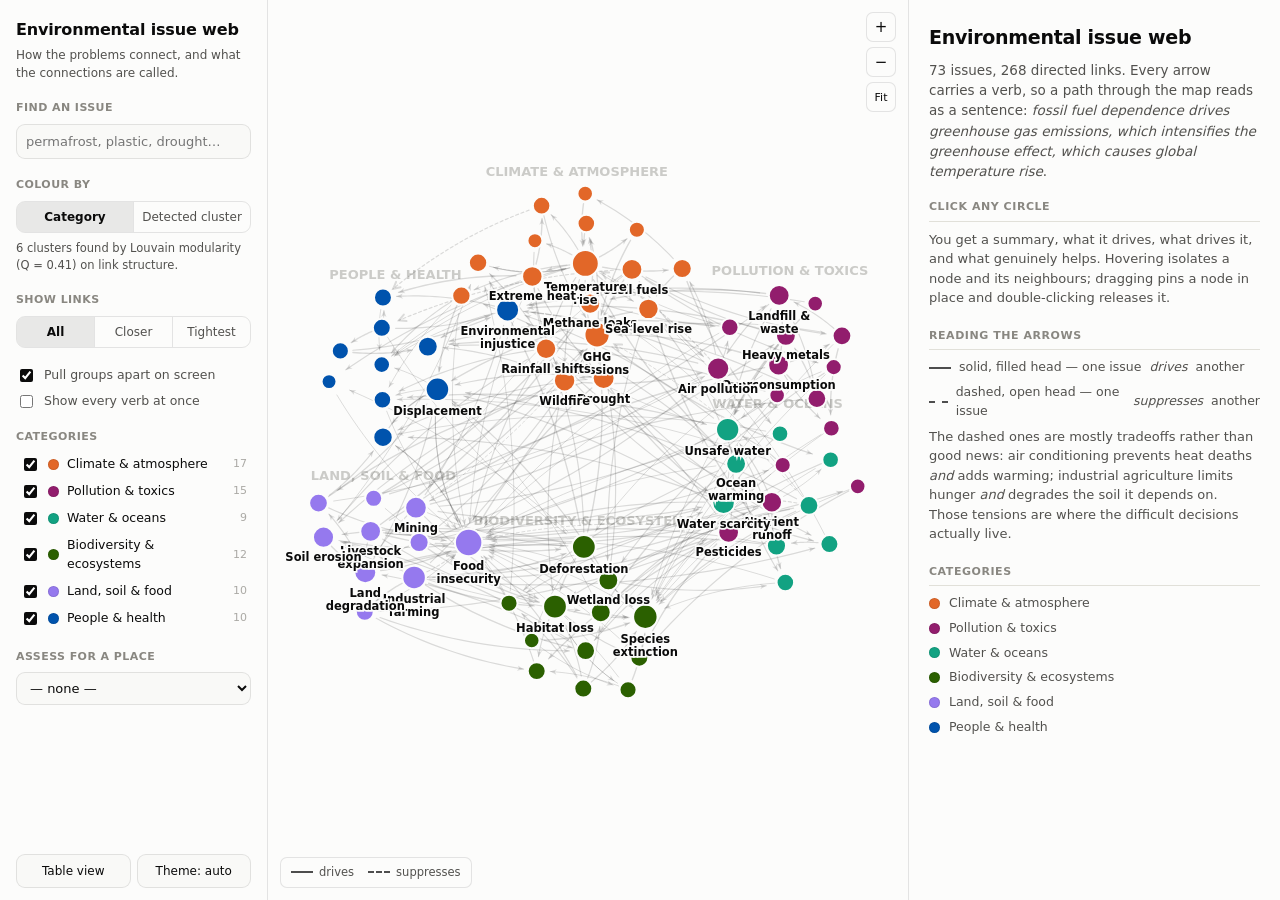
==== index.html @ 79652578 "Environmental issue web: 73 issues, 268 verb-labelled links An interactive relationship map of envir" ====
<!doctype html>
<html lang="en">
<head>
  <meta charset="utf-8">
  <meta name="viewport" content="width=device-width, initial-scale=1">
  <title>Environmental issue web</title>
  <link rel="stylesheet" href="styles.css">
</head>
<body>
<div class="app">

  <aside class="sidebar">
    <header class="brand">
      <h1>Environmental issue web</h1>
      <p class="tagline">How the problems connect, and what the connections are called.</p>
    </header>

    <div class="control">
      <label class="control-label" for="search">Find an issue</label>
      <div class="search-wrap">
        <input id="search" type="search" placeholder="permafrost, plastic, drought…" autocomplete="off" spellcheck="false">
        <ul id="search-results" class="search-results" hidden></ul>
      </div>
    </div>

    <div class="control">
      <span class="control-label">Colour by</span>
      <div class="segmented" role="radiogroup" aria-label="Colour by">
        <button class="seg active" data-colour="cat" role="radio" aria-checked="true">Category</button>
        <button class="seg" data-colour="cluster" role="radio" aria-checked="false">Detected cluster</button>
      </div>
      <p id="cluster-note" class="control-hint"></p>
    </div>

    <div class="control">
      <span class="control-label">Show links</span>
      <div class="segmented" role="radiogroup" aria-label="Link strength">
        <button class="seg active" data-weight="1" role="radio" aria-checked="true">All</button>
        <button class="seg" data-weight="2" role="radio" aria-checked="false">Closer</button>
        <button class="seg" data-weight="3" role="radio" aria-checked="false">Tightest</button>
      </div>
    </div>

    <div class="control">
      <label class="check"><input type="checkbox" id="opt-group" checked> Pull groups apart on screen</label>
      <label class="check"><input type="checkbox" id="opt-verbs"> Show every verb at once</label>
    </div>

    <div class="control">
      <span class="control-label" id="legend-title">Categories</span>
      <ul class="legend" id="legend"></ul>
    </div>

    <div class="control">
      <label class="control-label" for="place">Assess for a place</label>
      <select id="place">
        <option value="">— none —</option>
        <option value="__custom__">Describe my area…</option>
      </select>
      <fieldset id="custom-profile" class="custom" hidden>
        <legend>My area</legend>
        <label class="control-label" for="custom-income">Income group</label>
        <select id="custom-income"></select>
        <span class="control-label">Geography</span>
        <div id="custom-flags" class="flag-grid"></div>
      </fieldset>
      <div id="local-top" class="local-top"></div>
    </div>

    <footer class="sidebar-foot">
      <button class="btn" id="btn-table">Table view</button>
      <button class="btn" id="btn-theme" title="Switch theme">Theme: auto</button>
    </footer>
  </aside>

  <main class="stage">
    <canvas id="graph" aria-label="Network of environmental issues. Use the table view for a non-visual equivalent."></canvas>
    <div class="stage-tools">
      <button class="tool" id="btn-zoom-in" title="Zoom in" aria-label="Zoom in">+</button>
      <button class="tool" id="btn-zoom-out" title="Zoom out" aria-label="Zoom out">−</button>
      <button class="tool wide" id="btn-fit" title="Fit everything in view">Fit</button>
    </div>
    <div class="stage-key">
      <span><span class="key-line solid"></span>drives</span>
      <span><span class="key-line dashed"></span>suppresses</span>
    </div>
  </main>

  <aside class="detail" id="detail" tabindex="-1"></aside>
</div>

<script src="data/schema.js"></script>
<script src="data/nodes-a.js"></script>
<script src="data/nodes-b.js"></script>
<script src="data/links.js"></script>
<script src="data/regions.js"></script>
<script src="src/cluster.js"></script>
<script src="src/layout.js"></script>
<script src="src/graph.js"></script>
<script src="src/locale.js"></script>
<script src="src/panel.js"></script>
<script src="src/app.js"></script>
</body>
</html>
---- styles.css ----
/* Chrome & ink tokens follow the dataviz reference palette; the six categorical
 * hues are injected as --cat-* by app.js from data/schema.js so the validated
 * hexes have exactly one home. */

:root {
  color-scheme: light;
  --surface-1: #fcfcfb;
  --page: #f9f9f7;
  --text-primary: #0b0b0b;
  --text-secondary: #52514e;
  --text-muted: #898781;
  --hairline: #e1e0d9;
  --border: rgba(11, 11, 11, 0.10);
  --edge: rgba(11, 11, 11, 0.34);
  --edge-strong: rgba(11, 11, 11, 0.72);
  --wash: rgba(11, 11, 11, 0.04);
  --wash-strong: rgba(11, 11, 11, 0.08);
  --good: #0ca30c;
  --warning: #fab219;
  --critical: #d03b3b;
  --radius: 9px;
  --sans: system-ui, -apple-system, "Segoe UI", sans-serif;
}

@media (prefers-color-scheme: dark) {
  :root:where(:not([data-theme="light"])) {
    color-scheme: dark;
    --surface-1: #17181a;
    --page: #0d0d0d;
    --text-primary: #ffffff;
    --text-secondary: #c3c2b7;
    --text-muted: #898781;
    --hairline: #2c2c2a;
    --border: rgba(255, 255, 255, 0.12);
    --edge: rgba(255, 255, 255, 0.34);
    --edge-strong: rgba(255, 255, 255, 0.78);
    --wash: rgba(255, 255, 255, 0.05);
    --wash-strong: rgba(255, 255, 255, 0.10);
  }
}
:root[data-theme="dark"] {
  color-scheme: dark;
  --surface-1: #17181a;
  --page: #0d0d0d;
  --text-primary: #ffffff;
  --text-secondary: #c3c2b7;
  --text-muted: #898781;
  --hairline: #2c2c2a;
  --border: rgba(255, 255, 255, 0.12);
  --edge: rgba(255, 255, 255, 0.34);
  --edge-strong: rgba(255, 255, 255, 0.78);
  --wash: rgba(255, 255, 255, 0.05);
  --wash-strong: rgba(255, 255, 255, 0.10);
}

* { box-sizing: border-box; }

html, body {
  margin: 0;
  height: 100%;
  background: var(--page);
  color: var(--text-primary);
  font-family: var(--sans);
  font-size: 14px;
  line-height: 1.5;
  -webkit-font-smoothing: antialiased;
}

.app {
  display: grid;
  grid-template-columns: 268px minmax(0, 1fr) 372px;
  height: 100vh;
  height: 100dvh;
}

/* ── sidebar ──────────────────────────────────────────────────────────────── */

.sidebar {
  background: var(--surface-1);
  border-right: 1px solid var(--border);
  padding: 18px 16px 12px;
  overflow-y: auto;
  display: flex;
  flex-direction: column;
  gap: 18px;
}

.brand h1 { font-size: 16px; margin: 0 0 4px; letter-spacing: -0.01em; }
.tagline { margin: 0; font-size: 12px; color: var(--text-secondary); }

.control { display: flex; flex-direction: column; gap: 7px; }
.control-label {
  font-size: 11px;
  font-weight: 650;
  letter-spacing: 0.04em;
  text-transform: uppercase;
  color: var(--text-muted);
}
.control-hint { margin: 0; font-size: 11.5px; color: var(--text-secondary); }

input[type="search"], select {
  width: 100%;
  padding: 7px 9px;
  font: inherit;
  font-size: 13px;
  color: var(--text-primary);
  background: var(--page);
  border: 1px solid var(--border);
  border-radius: var(--radius);
}
input[type="search"]:focus-visible, select:focus-visible,
button:focus-visible, a:focus-visible {
  outline: 2px solid var(--text-primary);
  outline-offset: 1px;
}

.search-wrap { position: relative; }
.search-results {
  position: absolute;
  z-index: 20;
  top: calc(100% + 4px);
  left: 0; right: 0;
  margin: 0;
  padding: 4px;
  list-style: none;
  max-height: 260px;
  overflow-y: auto;
  background: var(--surface-1);
  border: 1px solid var(--border);
  border-radius: var(--radius);
  box-shadow: 0 8px 24px rgba(0, 0, 0, 0.16);
}
.search-results button {
  display: flex;
  align-items: center;
  gap: 7px;
  width: 100%;
  padding: 6px 7px;
  font: inherit;
  font-size: 12.5px;
  text-align: left;
  color: var(--text-primary);
  background: none;
  border: 0;
  border-radius: 6px;
  cursor: pointer;
}
.search-results button:hover, .search-results button.active { background: var(--wash-strong); }

.segmented { display: flex; border: 1px solid var(--border); border-radius: var(--radius); overflow: hidden; }
.seg {
  flex: 1;
  padding: 6px 4px;
  font: inherit;
  font-size: 12px;
  color: var(--text-secondary);
  background: none;
  border: 0;
  cursor: pointer;
}
.seg + .seg { border-left: 1px solid var(--border); }
.seg.active { background: var(--wash-strong); color: var(--text-primary); font-weight: 600; }

.check { display: flex; align-items: center; gap: 8px; font-size: 12.5px; color: var(--text-secondary); cursor: pointer; }
.check input { accent-color: var(--text-primary); }

.legend { list-style: none; margin: 0; padding: 0; display: flex; flex-direction: column; gap: 2px; }
.legend li { display: flex; }
.legend label {
  display: flex;
  align-items: center;
  gap: 8px;
  width: 100%;
  padding: 3px 4px;
  font-size: 12.5px;
  border-radius: 6px;
  cursor: pointer;
}
.legend label:hover { background: var(--wash); }
.legend input { accent-color: var(--text-primary); }
.legend .off { color: var(--text-muted); text-decoration: line-through; }
.legend .count { margin-left: auto; font-size: 11px; color: var(--text-muted); font-variant-numeric: tabular-nums; }

.swatch {
  flex: 0 0 auto;
  width: 11px; height: 11px;
  border-radius: 50%;
  box-shadow: 0 0 0 1px var(--border) inset;
}

.custom[hidden] { display: none; }   /* the display below would otherwise win */
.custom {
  margin: 4px 0 0;
  padding: 10px;
  border: 1px solid var(--border);
  border-radius: var(--radius);
  display: flex;
  flex-direction: column;
  gap: 7px;
}
.custom legend { font-size: 11px; font-weight: 650; text-transform: uppercase; letter-spacing: 0.04em; color: var(--text-muted); }
.flag-grid { display: flex; flex-direction: column; gap: 1px; }
.flag-grid label { display: flex; gap: 7px; align-items: flex-start; font-size: 12px; color: var(--text-secondary); cursor: pointer; }

.local-top { display: flex; flex-direction: column; gap: 4px; }
.local-top h4 {
  margin: 8px 0 2px;
  font-size: 11px;
  font-weight: 650;
  letter-spacing: 0.04em;
  text-transform: uppercase;
  color: var(--text-muted);
}
.local-top button {
  display: flex;
  align-items: center;
  gap: 7px;
  width: 100%;
  padding: 4px 5px;
  font: inherit;
  font-size: 12.5px;
  text-align: left;
  color: var(--text-primary);
  background: none;
  border: 0;
  border-radius: 6px;
  cursor: pointer;
}
.local-top button:hover { background: var(--wash-strong); }
.local-top .rank { font-size: 11px; color: var(--text-muted); font-variant-numeric: tabular-nums; min-width: 14px; }

.sidebar-foot { margin-top: auto; display: flex; gap: 6px; padding-top: 8px; }
.btn {
  flex: 1;
  padding: 7px 8px;
  font: inherit;
  font-size: 12px;
  color: var(--text-primary);
  background: var(--page);
  border: 1px solid var(--border);
  border-radius: var(--radius);
  cursor: pointer;
}
.btn:hover { background: var(--wash-strong); }
.btn.active { background: var(--wash-strong); font-weight: 600; }

/* ── stage ────────────────────────────────────────────────────────────────── */

.stage { position: relative; background: var(--surface-1); overflow: hidden; }
#graph { display: block; width: 100%; height: 100%; cursor: grab; touch-action: none; }

.stage-tools { position: absolute; top: 12px; right: 12px; display: flex; flex-direction: column; gap: 5px; }
.tool {
  width: 30px; height: 30px;
  font: inherit;
  font-size: 15px;
  line-height: 1;
  color: var(--text-primary);
  background: var(--surface-1);
  border: 1px solid var(--border);
  border-radius: 7px;
  cursor: pointer;
}
.tool.wide { width: 30px; font-size: 11px; }
.tool:hover { background: var(--wash-strong); }

.stage-key {
  position: absolute;
  left: 12px; bottom: 12px;
  display: flex;
  gap: 14px;
  padding: 6px 10px;
  font-size: 11.5px;
  color: var(--text-secondary);
  background: var(--surface-1);
  border: 1px solid var(--border);
  border-radius: 7px;
}
.stage-key span { display: flex; align-items: center; gap: 6px; }
.key-line { display: inline-block; width: 22px; height: 0; border-top: 2px solid var(--edge-strong); }
.key-line.dashed { border-top-style: dashed; }

/* ── detail panel ─────────────────────────────────────────────────────────── */

.detail {
  background: var(--surface-1);
  border-left: 1px solid var(--border);
  padding: 20px 20px 40px;
  overflow-y: auto;
}
.detail:focus { outline: none; }

.panel-head { margin-bottom: 10px; }
.panel-head h2 { margin: 6px 0 0; font-size: 19px; line-height: 1.25; letter-spacing: -0.015em; }
.chips { display: flex; flex-wrap: wrap; gap: 5px; }
.chip {
  display: inline-flex;
  align-items: center;
  gap: 6px;
  padding: 2px 8px 2px 6px;
  font-size: 11px;
  font-weight: 600;
  color: var(--text-secondary);
  border: 1px solid var(--border);
  border-radius: 999px;
}
.chip::before {
  content: "";
  width: 9px; height: 9px;
  border-radius: 50%;
  background: var(--chip, transparent);
}
.chip-plain { padding-left: 8px; }
.chip-plain::before { display: none; }

.summary { margin: 0 0 18px; font-size: 13.5px; color: var(--text-secondary); }
.body { margin: 0; font-size: 13px; color: var(--text-secondary); }

.block { margin: 0 0 20px; }
.block h3 {
  margin: 0 0 8px;
  padding-bottom: 5px;
  font-size: 11px;
  font-weight: 650;
  letter-spacing: 0.05em;
  text-transform: uppercase;
  color: var(--text-muted);
  border-bottom: 1px solid var(--hairline);
}
.block h4 { margin: 10px 0 3px; font-size: 12px; color: var(--text-primary); }
.count { font-variant-numeric: tabular-nums; opacity: 0.7; }

.rel-list, .mit-list, .reason-list, .key-list { list-style: none; margin: 0; padding: 0; }
.rel-list li { margin-bottom: 3px; }
.rel {
  display: flex;
  align-items: baseline;
  gap: 7px;
  width: 100%;
  padding: 4px 6px;
  font: inherit;
  font-size: 13px;
  text-align: left;
  color: var(--text-primary);
  background: none;
  border: 0;
  border-radius: 6px;
  cursor: pointer;
}
.rel:hover { background: var(--wash-strong); }
.rel .verb {
  flex: 0 0 auto;
  font-size: 11px;
  font-weight: 650;
  color: var(--text-muted);
  font-variant: small-caps;
  letter-spacing: 0.02em;
}
.rel-list li.neg .verb { color: var(--text-primary); font-style: italic; }
.rel .swatch { align-self: center; }
.rel-note { margin: 0 0 6px 13px; font-size: 12px; color: var(--text-muted); }

.mit-list li, .reason-list li {
  position: relative;
  margin-bottom: 7px;
  padding-left: 15px;
  font-size: 13px;
  color: var(--text-secondary);
}
.mit-list li::before {
  content: "";
  position: absolute;
  left: 2px; top: 8px;
  width: 5px; height: 5px;
  border-radius: 50%;
  background: var(--text-muted);
}
.reason-list li { padding-left: 0; }

.tag {
  display: inline-block;
  margin-right: 5px;
  padding: 1px 7px;
  font-size: 11px;
  font-weight: 600;
  color: var(--text-primary);
  background: var(--wash-strong);
  border-radius: 999px;
  white-space: nowrap;
}
.tag-high { background: var(--wash-strong); box-shadow: 0 0 0 1px var(--text-muted) inset; }

.level { margin: 0 0 10px; font-size: 13px; font-weight: 600; display: flex; align-items: center; gap: 7px; }
.level::before { content: ""; width: 8px; height: 8px; border-radius: 50%; background: var(--text-muted); }
.level-high::before { background: var(--critical); }
.level-elevated::before { background: var(--warning); }

.search-link {
  display: inline-block;
  margin-top: 6px;
  font-size: 12.5px;
  font-weight: 600;
  color: var(--text-primary);
}
.caveat { margin: 10px 0 0; font-size: 11.5px; color: var(--text-muted); }
.empty-note { margin: 0; font-size: 12.5px; color: var(--text-muted); }

.key-list li { display: flex; align-items: center; gap: 8px; margin-bottom: 6px; font-size: 12.5px; color: var(--text-secondary); }
.swatch-list li { gap: 9px; }

.table-scroll { overflow-x: auto; }
table { width: 100%; border-collapse: collapse; font-size: 12.5px; }
th, td { padding: 5px 7px 5px 0; text-align: left; border-bottom: 1px solid var(--hairline); vertical-align: top; }
th { font-size: 11px; text-transform: uppercase; letter-spacing: 0.04em; color: var(--text-muted); font-weight: 650; }
td .swatch { display: inline-block; margin-right: 6px; vertical-align: middle; }
.num { text-align: right; font-variant-numeric: tabular-nums; }
.verb-neg { font-style: italic; }
.verb-pos { color: var(--text-secondary); }
.link-btn {
  font: inherit;
  font-size: 12.5px;
  color: var(--text-primary);
  background: none;
  border: 0;
  padding: 0;
  text-align: left;
  cursor: pointer;
}
.link-btn:hover { text-decoration: underline; }

/* ── responsive ───────────────────────────────────────────────────────────── */

@media (max-width: 1180px) {
  .app { grid-template-columns: 244px minmax(0, 1fr) 320px; }
}

@media (max-width: 920px) {
  .app {
    grid-template-columns: 1fr;
    grid-template-rows: auto minmax(320px, 58vh) auto;
    height: auto;
  }
  .sidebar { border-right: 0; border-bottom: 1px solid var(--border); }
  .detail { border-left: 0; border-top: 1px solid var(--border); }
  .sidebar-foot { position: sticky; bottom: 0; background: var(--surface-1); }
}
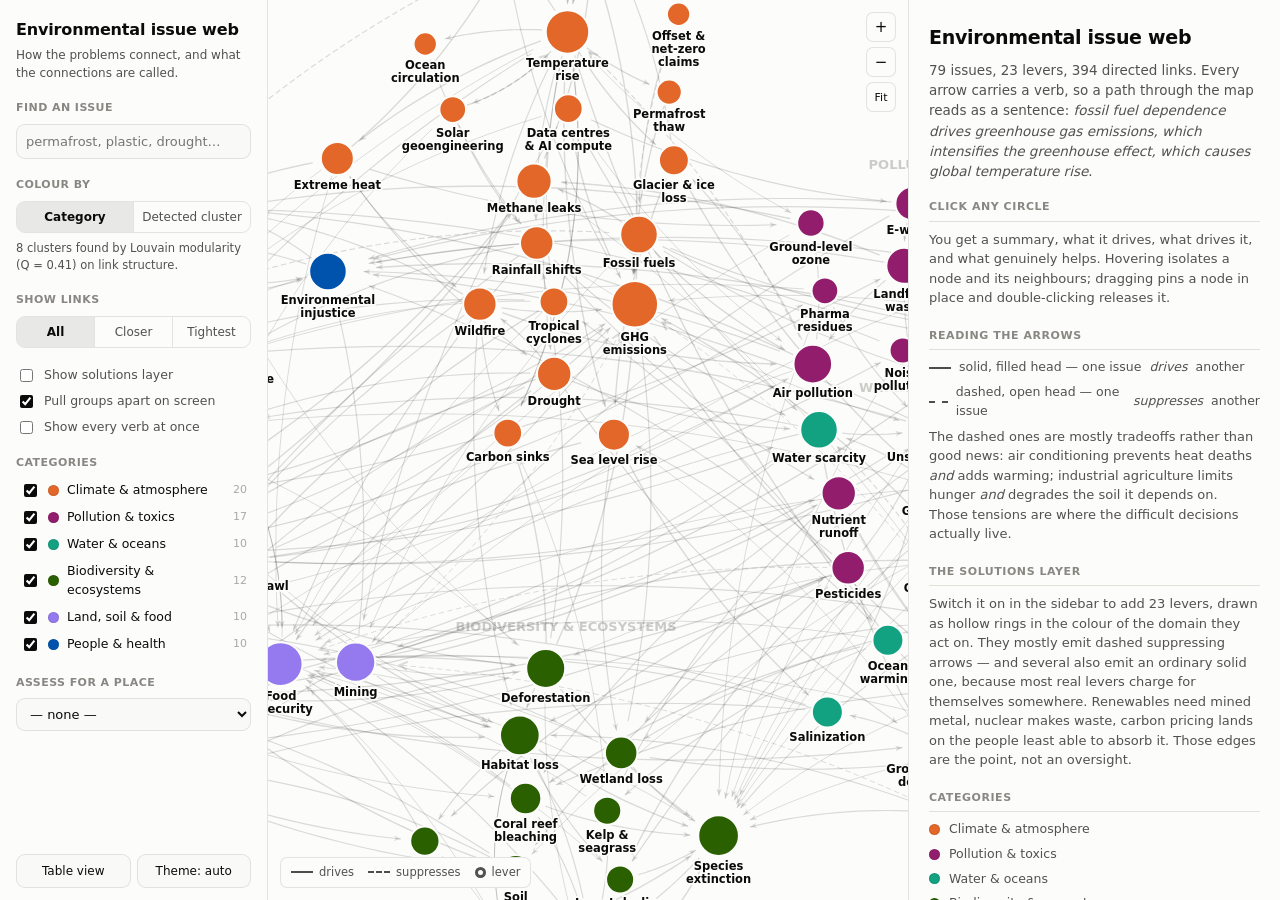
==== commit 18dbf9f0: "Keyword search, six newer topics, and a solutions layer Search: ~730 synonyms across the nodes, so "" ====
--- a/index.html
+++ b/index.html
@@ -42,6 +42,7 @@
     </div>
 
     <div class="control">
+      <label class="check"><input type="checkbox" id="opt-solutions"> Show solutions layer</label>
       <label class="check"><input type="checkbox" id="opt-group" checked> Pull groups apart on screen</label>
       <label class="check"><input type="checkbox" id="opt-verbs"> Show every verb at once</label>
     </div>
@@ -83,6 +84,7 @@
     <div class="stage-key">
       <span><span class="key-line solid"></span>drives</span>
       <span><span class="key-line dashed"></span>suppresses</span>
+      <span id="key-lever" hidden><span class="key-ring"></span>lever</span>
     </div>
   </main>
 
@@ -92,7 +94,11 @@
 <script src="data/schema.js"></script>
 <script src="data/nodes-a.js"></script>
 <script src="data/nodes-b.js"></script>
+<script src="data/nodes-c.js"></script>
+<script src="data/solutions.js"></script>
 <script src="data/links.js"></script>
+<script src="data/links-c.js"></script>
+<script src="data/keywords.js"></script>
 <script src="data/regions.js"></script>
 <script src="src/cluster.js"></script>
 <script src="src/layout.js"></script>
--- a/styles.css
+++ b/styles.css
@@ -187,6 +187,21 @@
   border-radius: 50%;
   box-shadow: 0 0 0 1px var(--border) inset;
 }
+/* levers are a class of thing, not a seventh hue: hollow ring, same palette */
+.swatch.ring {
+  background: var(--surface-1);
+  border: 3px solid currentColor;
+  box-shadow: none;
+}
+.hit {
+  margin-left: auto;
+  padding-left: 8px;
+  font-size: 11px;
+  color: var(--text-muted);
+  white-space: nowrap;
+}
+.chip-lever { padding-left: 8px; }
+.chip-lever::before { display: none; }
 
 .custom[hidden] { display: none; }   /* the display below would otherwise win */
 .custom {
@@ -279,6 +294,13 @@
 .stage-key span { display: flex; align-items: center; gap: 6px; }
 .key-line { display: inline-block; width: 22px; height: 0; border-top: 2px solid var(--edge-strong); }
 .key-line.dashed { border-top-style: dashed; }
+.key-ring {
+  display: inline-block;
+  width: 11px; height: 11px;
+  border-radius: 50%;
+  background: var(--surface-1);
+  border: 3px solid var(--text-secondary);
+}
 
 /* ── detail panel ─────────────────────────────────────────────────────────── */
 
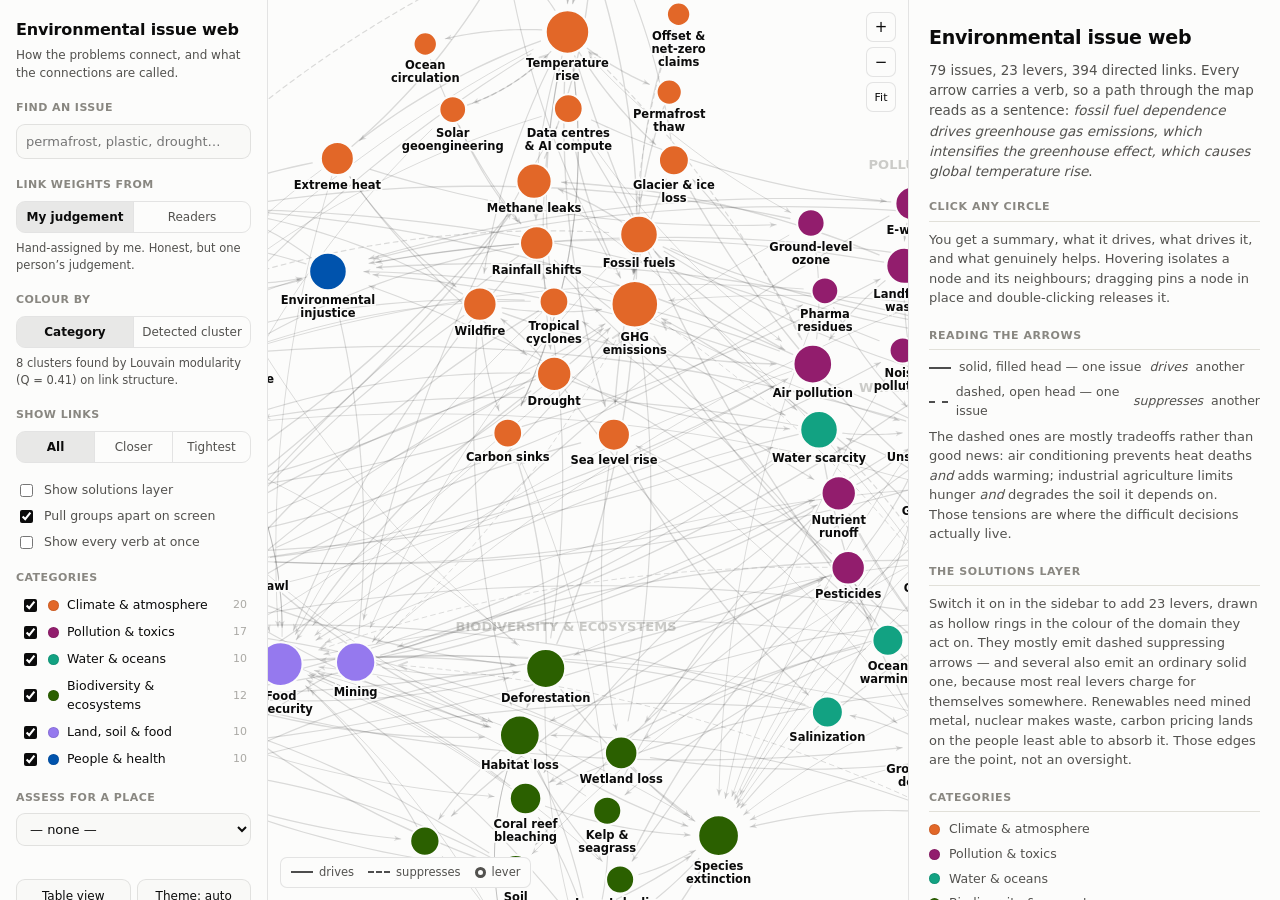
==== commit 1b8dbe3e: "Add a second weight source: Wikipedia reader navigation The editorial link weights were always the w" ====
--- a/index.html
+++ b/index.html
@@ -21,6 +21,15 @@
         <input id="search" type="search" placeholder="permafrost, plastic, drought…" autocomplete="off" spellcheck="false">
         <ul id="search-results" class="search-results" hidden></ul>
       </div>
+    </div>
+
+    <div class="control">
+      <span class="control-label">Link weights from</span>
+      <div class="segmented" role="radiogroup" aria-label="Weight source">
+        <button class="seg active" data-weights="editorial" role="radio" aria-checked="true">My judgement</button>
+        <button class="seg" data-weights="readers" role="radio" aria-checked="false">Readers</button>
+      </div>
+      <p id="weights-note" class="control-hint"></p>
     </div>
 
     <div class="control">
@@ -99,6 +108,7 @@
 <script src="data/links.js"></script>
 <script src="data/links-c.js"></script>
 <script src="data/keywords.js"></script>
+<script src="data/weights-clickstream.js"></script>
 <script src="data/regions.js"></script>
 <script src="src/cluster.js"></script>
 <script src="src/layout.js"></script>
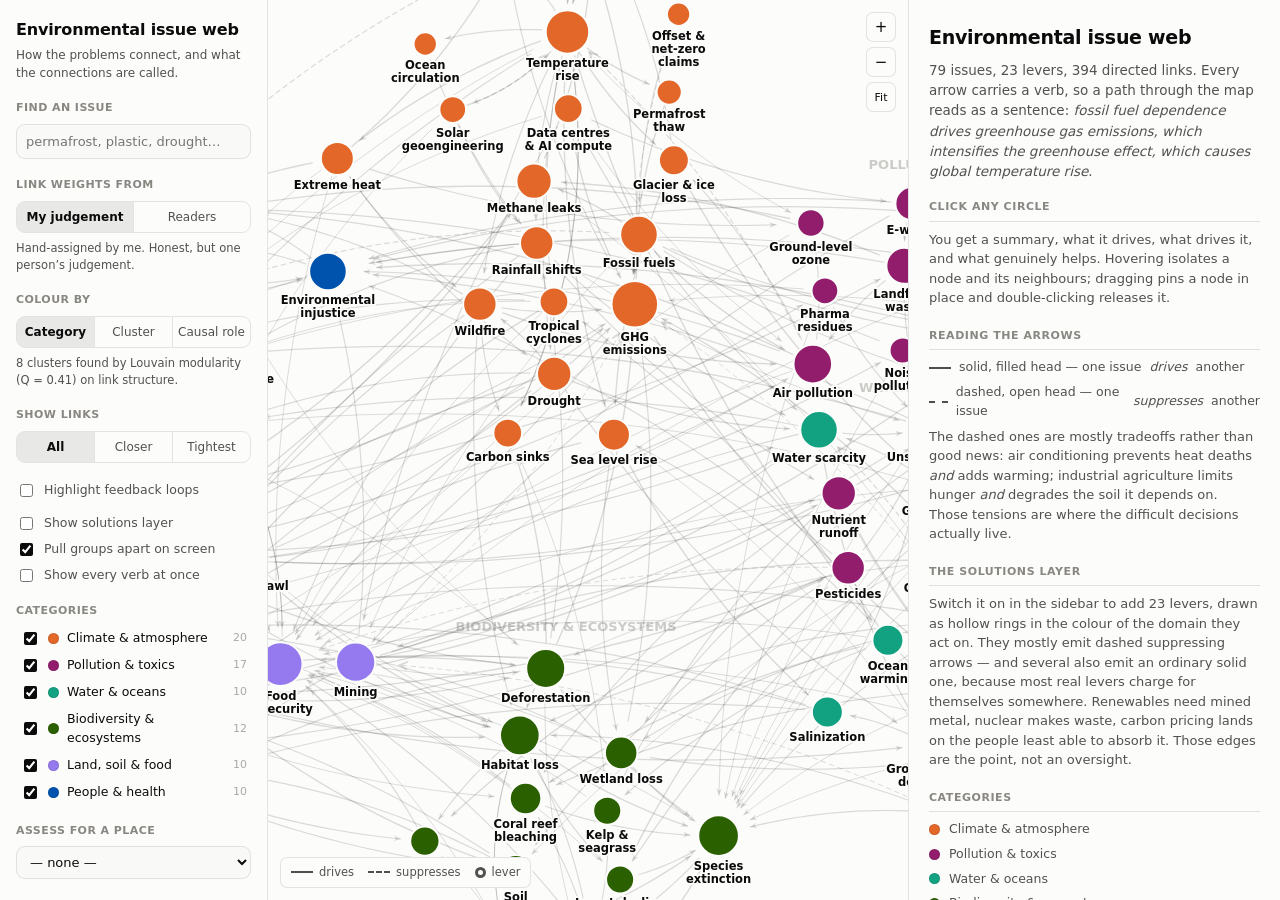
==== commit 25cf73a5: "Feedback loops, causal hierarchy, and an inland freshwater archetype Loops and hierarchy are one fea" ====
--- a/index.html
+++ b/index.html
@@ -36,7 +36,8 @@
       <span class="control-label">Colour by</span>
       <div class="segmented" role="radiogroup" aria-label="Colour by">
         <button class="seg active" data-colour="cat" role="radio" aria-checked="true">Category</button>
-        <button class="seg" data-colour="cluster" role="radio" aria-checked="false">Detected cluster</button>
+        <button class="seg" data-colour="cluster" role="radio" aria-checked="false">Cluster</button>
+        <button class="seg" data-colour="role" role="radio" aria-checked="false">Causal role</button>
       </div>
       <p id="cluster-note" class="control-hint"></p>
     </div>
@@ -51,6 +52,8 @@
     </div>
 
     <div class="control">
+      <label class="check"><input type="checkbox" id="opt-loops"> Highlight feedback loops</label>
+      <p id="loop-note" class="control-hint"></p>
       <label class="check"><input type="checkbox" id="opt-solutions"> Show solutions layer</label>
       <label class="check"><input type="checkbox" id="opt-group" checked> Pull groups apart on screen</label>
       <label class="check"><input type="checkbox" id="opt-verbs"> Show every verb at once</label>
@@ -111,6 +114,7 @@
 <script src="data/weights-clickstream.js"></script>
 <script src="data/regions.js"></script>
 <script src="src/cluster.js"></script>
+<script src="src/loops.js"></script>
 <script src="src/layout.js"></script>
 <script src="src/graph.js"></script>
 <script src="src/locale.js"></script>
--- a/styles.css
+++ b/styles.css
@@ -203,6 +203,36 @@
 .chip-lever { padding-left: 8px; }
 .chip-lever::before { display: none; }
 
+.loop-row {
+  display: block;
+  width: 100%;
+  padding: 6px 7px;
+  margin-bottom: 3px;
+  font: inherit;
+  font-size: 12px;
+  text-align: left;
+  color: var(--text-secondary);
+  background: none;
+  border: 0;
+  border-left: 3px solid var(--text-muted);
+  border-radius: 0 6px 6px 0;
+  cursor: pointer;
+}
+.loop-row:hover { background: var(--wash); }
+.loop-row.active { background: var(--wash-strong); color: var(--text-primary); }
+.loop-row.reinforcing { border-left-color: var(--critical); }
+.loop-row.balancing { border-left-color: var(--good); }
+.loop-tag {
+  display: block;
+  font-size: 10.5px;
+  font-weight: 650;
+  letter-spacing: 0.04em;
+  text-transform: uppercase;
+  color: var(--text-muted);
+  margin-bottom: 2px;
+}
+.loop-chain em { font-style: normal; font-variant: small-caps; color: var(--text-muted); }
+
 .custom[hidden] { display: none; }   /* the display below would otherwise win */
 .custom {
   margin: 4px 0 0;
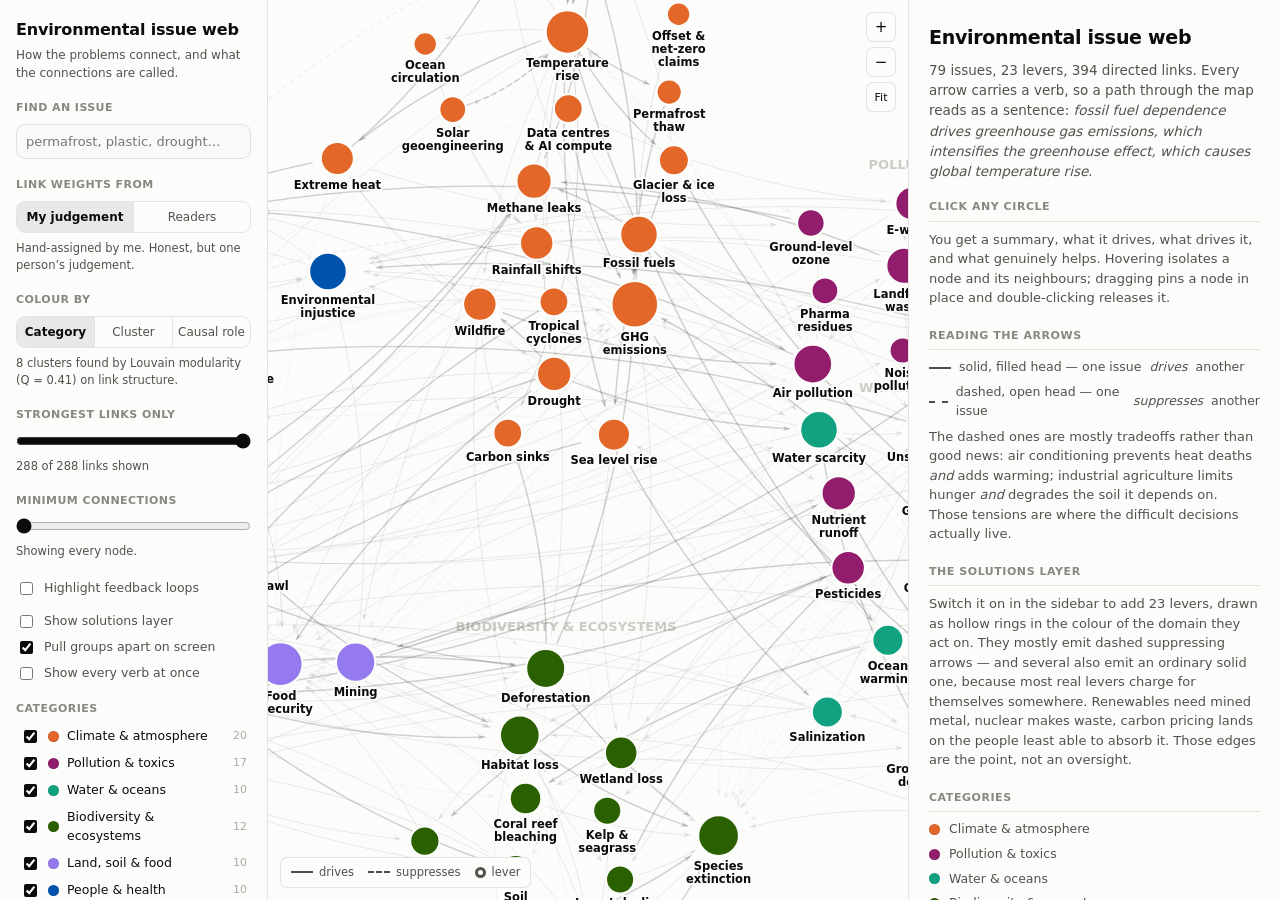
==== commit 1affd88c: "Pruning sliders, rank-based edge scaling, local focus Fixes a real bug first. Filtering, edge width " ====
--- a/index.html
+++ b/index.html
@@ -43,12 +43,15 @@
     </div>
 
     <div class="control">
-      <span class="control-label">Show links</span>
-      <div class="segmented" role="radiogroup" aria-label="Link strength">
-        <button class="seg active" data-weight="1" role="radio" aria-checked="true">All</button>
-        <button class="seg" data-weight="2" role="radio" aria-checked="false">Closer</button>
-        <button class="seg" data-weight="3" role="radio" aria-checked="false">Tightest</button>
-      </div>
+      <label class="control-label" for="slider-links">Strongest links only</label>
+      <input type="range" id="slider-links" min="5" max="100" step="5" value="100">
+      <p id="links-note" class="control-hint"></p>
+    </div>
+
+    <div class="control">
+      <label class="control-label" for="slider-degree">Minimum connections</label>
+      <input type="range" id="slider-degree" min="0" max="10" step="1" value="0">
+      <p id="degree-note" class="control-hint"></p>
     </div>
 
     <div class="control">
@@ -70,6 +73,9 @@
         <option value="">— none —</option>
         <option value="__custom__">Describe my area…</option>
       </select>
+      <label class="check" id="local-focus-wrap" hidden>
+        <input type="checkbox" id="opt-local-focus"> Local focus — fade what does not feed this place
+      </label>
       <fieldset id="custom-profile" class="custom" hidden>
         <legend>My area</legend>
         <label class="control-label" for="custom-income">Income group</label>
--- a/styles.css
+++ b/styles.css
@@ -161,6 +161,14 @@
 .seg + .seg { border-left: 1px solid var(--border); }
 .seg.active { background: var(--wash-strong); color: var(--text-primary); font-weight: 600; }
 
+input[type="range"] {
+  width: 100%;
+  margin: 2px 0;
+  accent-color: var(--text-primary);
+  cursor: pointer;
+}
+
+.check[hidden] { display: none; }
 .check { display: flex; align-items: center; gap: 8px; font-size: 12.5px; color: var(--text-secondary); cursor: pointer; }
 .check input { accent-color: var(--text-primary); }
 
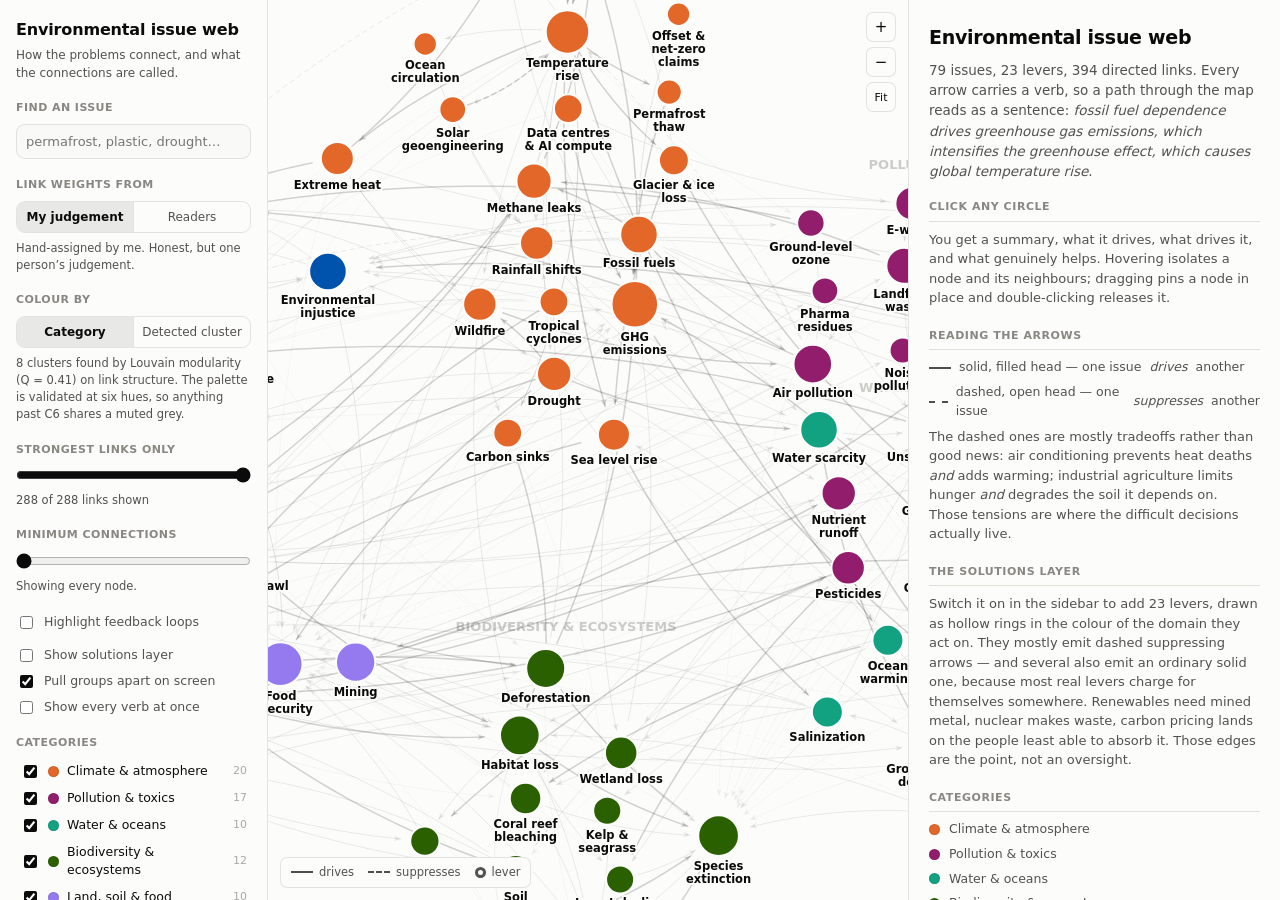
==== commit da7f58a1: "Withdraw the causal-role mode; fix cluster naming and the unmapped-weight fallback The root/mechanis" ====
--- a/index.html
+++ b/index.html
@@ -36,8 +36,7 @@
       <span class="control-label">Colour by</span>
       <div class="segmented" role="radiogroup" aria-label="Colour by">
         <button class="seg active" data-colour="cat" role="radio" aria-checked="true">Category</button>
-        <button class="seg" data-colour="cluster" role="radio" aria-checked="false">Cluster</button>
-        <button class="seg" data-colour="role" role="radio" aria-checked="false">Causal role</button>
+        <button class="seg" data-colour="cluster" role="radio" aria-checked="false">Detected cluster</button>
       </div>
       <p id="cluster-note" class="control-hint"></p>
     </div>
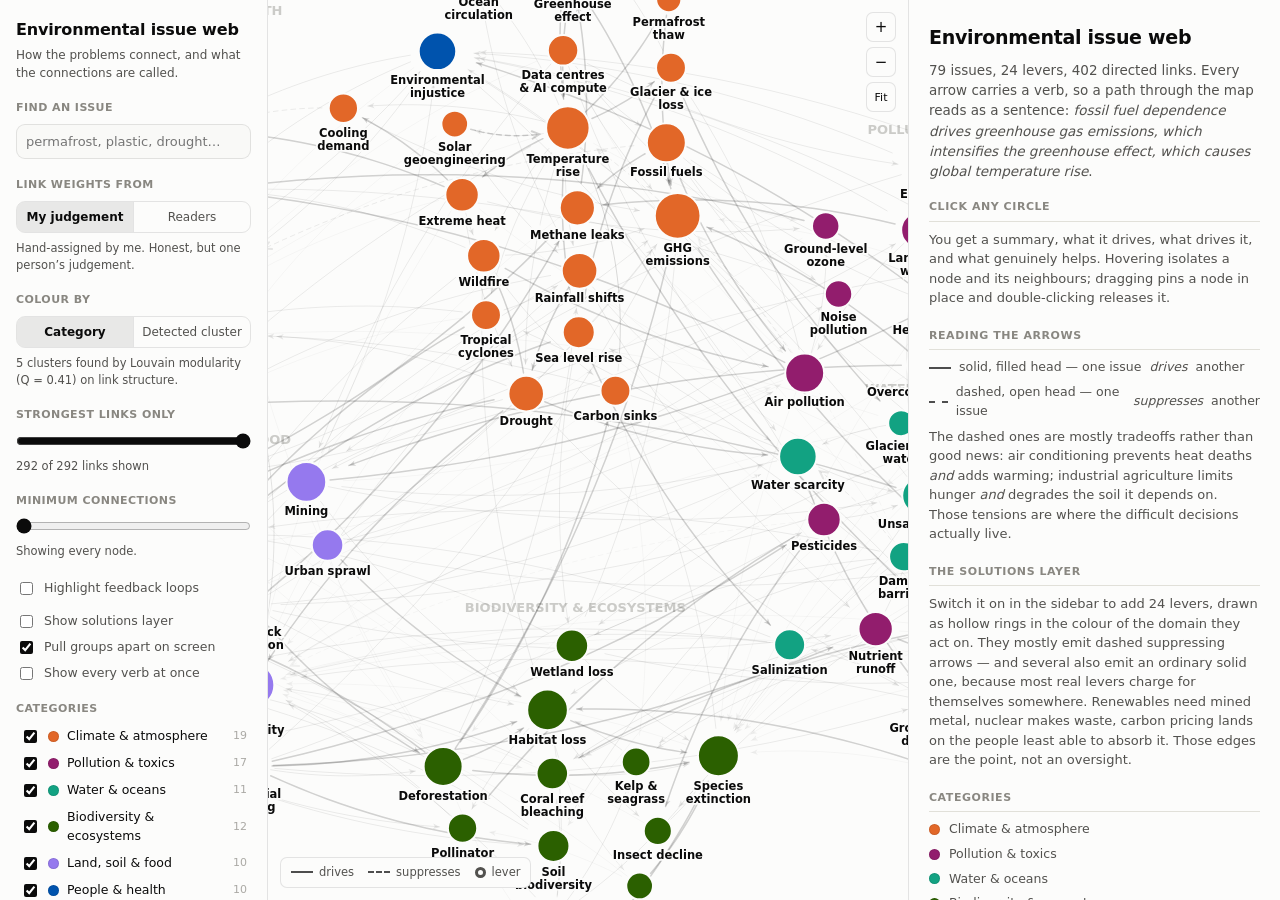
==== commit 187f82a8: "Add a map picker for the locale panel A second way into the place selector, sitting behind a "Pick o" ====
--- a/index.html
+++ b/index.html
@@ -72,6 +72,10 @@
         <option value="">— none —</option>
         <option value="__custom__">Describe my area…</option>
       </select>
+      <button type="button" id="map-toggle" class="linkish" aria-expanded="false">
+        Pick on a map
+      </button>
+      <div id="map-panel" class="map-panel" hidden></div>
       <label class="check" id="local-focus-wrap" hidden>
         <input type="checkbox" id="opt-local-focus"> Local focus — fade what does not feed this place
       </label>
@@ -118,11 +122,13 @@
 <script src="data/keywords.js"></script>
 <script src="data/weights-clickstream.js"></script>
 <script src="data/regions.js"></script>
+<script src="data/world.js"></script>
 <script src="src/cluster.js"></script>
 <script src="src/loops.js"></script>
 <script src="src/layout.js"></script>
 <script src="src/graph.js"></script>
 <script src="src/locale.js"></script>
+<script src="src/map.js"></script>
 <script src="src/panel.js"></script>
 <script src="src/app.js"></script>
 </body>
--- a/styles.css
+++ b/styles.css
@@ -419,6 +419,20 @@
 .rel-list li.neg .verb { color: var(--text-primary); font-style: italic; }
 .rel .swatch { align-self: center; }
 .rel-note { margin: 0 0 6px 13px; font-size: 12px; color: var(--text-muted); }
+/* Long mechanisms collapse to two lines; click toggles. Without this the panel for a
+   high-in-degree node runs to several screens of prose. */
+.rel-note.clamp {
+  display: -webkit-box;
+  -webkit-line-clamp: 1;
+  -webkit-box-orient: vertical;
+  overflow: hidden;
+  cursor: pointer;
+}
+.rel-note.clamp.open {
+  display: block;
+  overflow: visible;
+  -webkit-line-clamp: unset;
+}
 
 .mit-list li, .reason-list li {
   position: relative;
@@ -504,3 +518,82 @@
   .detail { border-left: 0; border-top: 1px solid var(--border); }
   .sidebar-foot { position: sticky; bottom: 0; background: var(--surface-1); }
 }
+
+/* ── Map picker ──────────────────────────────────────────────────────────────
+   Collapsed until asked for. Colours come from the existing custom properties so
+   the map follows the theme without a second palette to keep in sync. */
+.linkish {
+  background: none;
+  border: 0;
+  padding: 0;
+  margin-top: .4rem;
+  font: inherit;
+  font-size: .82rem;
+  color: var(--accent, #0053ad);
+  text-decoration: underline;
+  cursor: pointer;
+}
+.linkish:hover { opacity: .75; }
+
+.map-panel { margin-top: .5rem; }
+
+.eco-map {
+  width: 100%;
+  height: auto;
+  display: block;
+  background: var(--panel, #f6f6f6);
+  border: 1px solid var(--rule, #ddd);
+  border-radius: 4px;
+}
+
+.eco-map-country {
+  stroke: var(--panel, #f6f6f6);
+  stroke-width: 0.004;
+  vector-effect: non-scaling-stroke;
+}
+/* Countries with no profile are shown, not hidden: the gaps in coverage are part of
+   what the map honestly says. They are simply not interactive. */
+.eco-map-country.no-place { fill: var(--rule, #dcdcdc); opacity: .45; pointer-events: none; }
+.eco-map-country.has-place { fill: var(--ink-soft, #8894a5); cursor: pointer; }
+.eco-map-country.has-place:hover { fill: var(--accent, #0053ad); }
+.eco-map-country.has-place:focus-visible { outline: 2px solid var(--accent, #0053ad); }
+/* Countries that subdivide are outlined, which is the cue that clicking drills in. */
+.eco-map-country.has-kids { stroke: var(--ink, #222); stroke-width: 1.2px; }
+.eco-map-country.is-selected { fill: var(--accent, #0053ad); }
+
+.eco-map-parent { fill: var(--rule, #e6e6e6); fill-opacity: .5; stroke: var(--ink, #222);
+                  stroke-width: 1px; vector-effect: non-scaling-stroke; }
+/* Regions need to read against the parent outline, so they take the accent colour at
+   low opacity with a hard edge. Overlapping boxes are visible as darker overlap, which
+   is honest -- the boxes really do overlap. */
+.eco-map-region {
+  fill: var(--accent, #0053ad);
+  fill-opacity: .35;
+  stroke: var(--accent, #0053ad);
+  stroke-width: 1px;
+  vector-effect: non-scaling-stroke;
+  cursor: pointer;
+}
+.eco-map-region:hover { fill-opacity: .8; }
+.eco-map-region:focus-visible { outline: 2px solid var(--accent, #0053ad); }
+/* The whole-country target sits on top but only takes clicks where no region does. */
+.eco-map-whole { fill: none; stroke: var(--ink, #222); stroke-width: 2px;
+                 vector-effect: non-scaling-stroke; cursor: pointer; pointer-events: stroke; }
+
+.eco-map-label {
+  margin: .35rem 0 0;
+  font-size: .72rem;
+  line-height: 1.35;
+  color: var(--ink-soft, #666);
+}
+
+.eco-map-dot {
+  fill: var(--ink-soft, #8894a5);
+  stroke: var(--panel, #fff);
+  stroke-width: 1px;
+  vector-effect: non-scaling-stroke;
+  cursor: pointer;
+}
+.eco-map-dot:hover { fill: var(--accent, #0053ad); }
+.eco-map-dot.is-selected { fill: var(--accent, #0053ad); }
+.eco-map-dot:focus-visible { outline: 2px solid var(--accent, #0053ad); }
